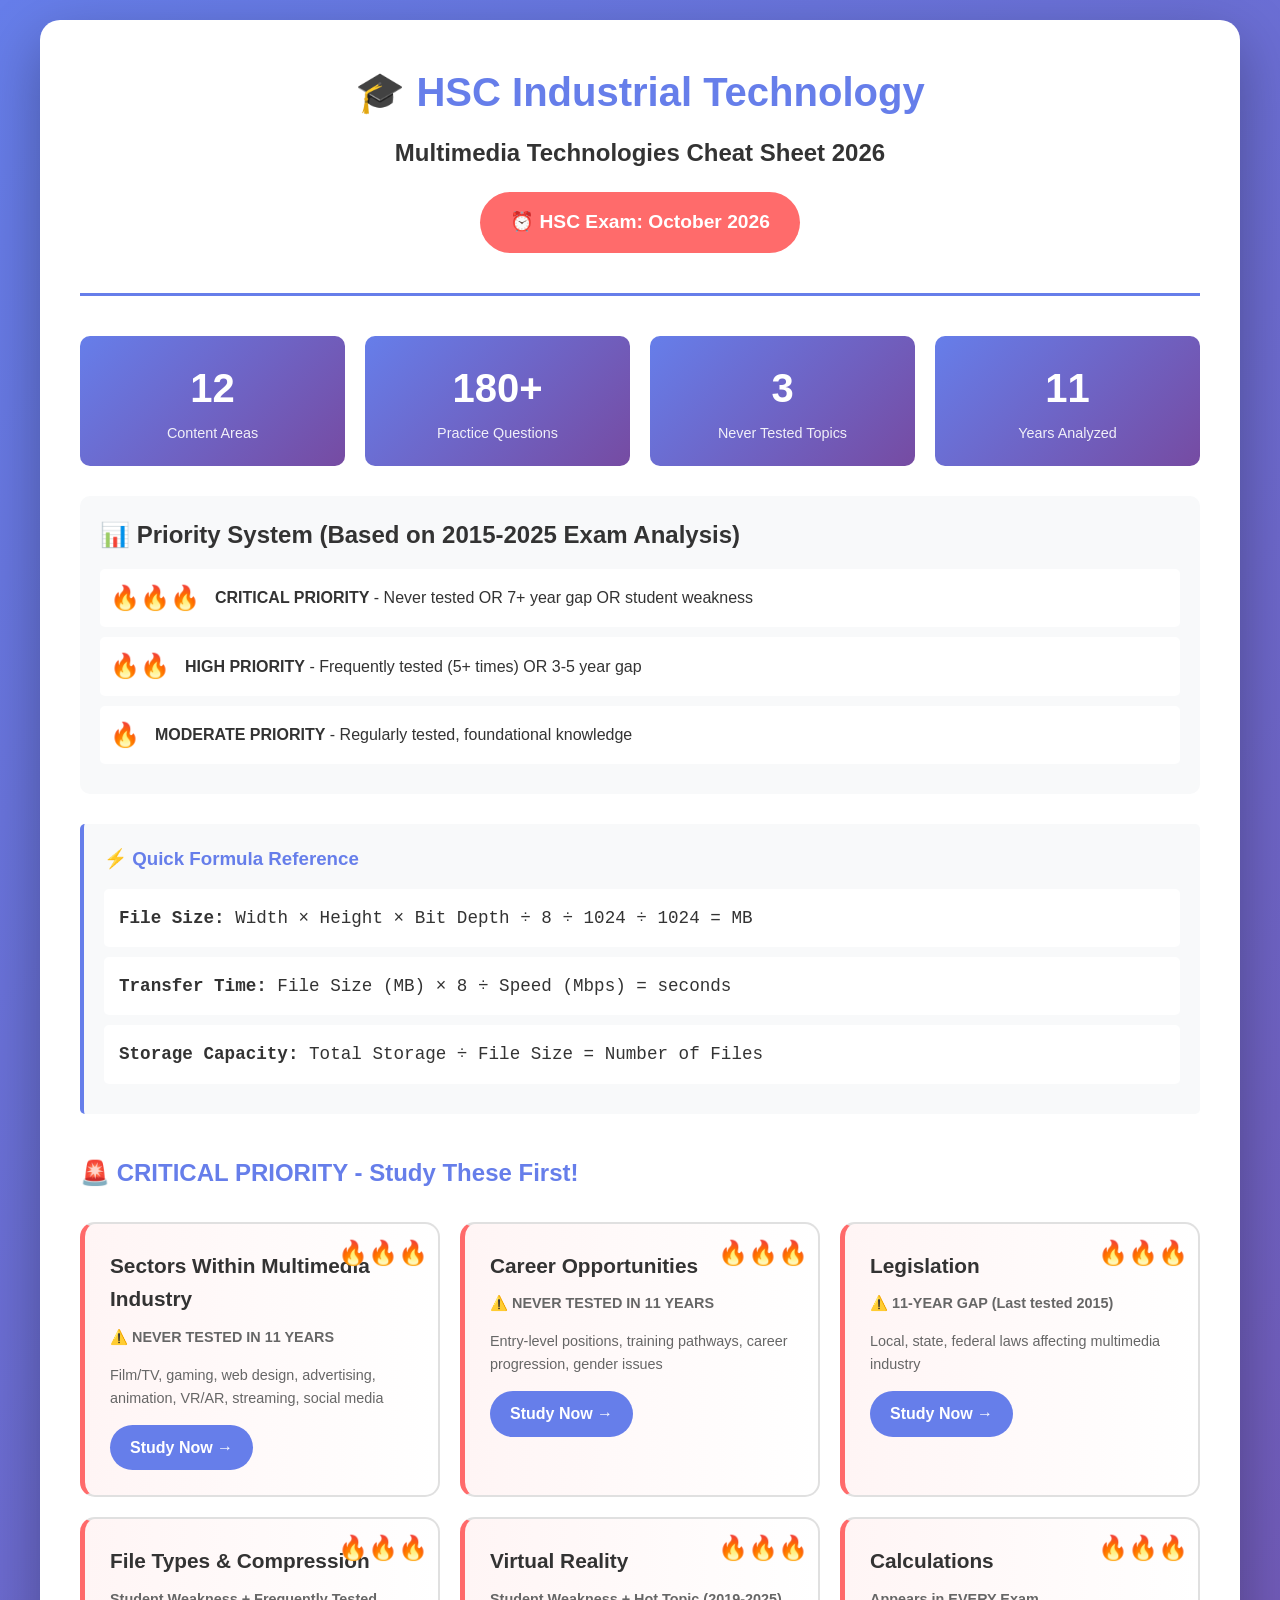
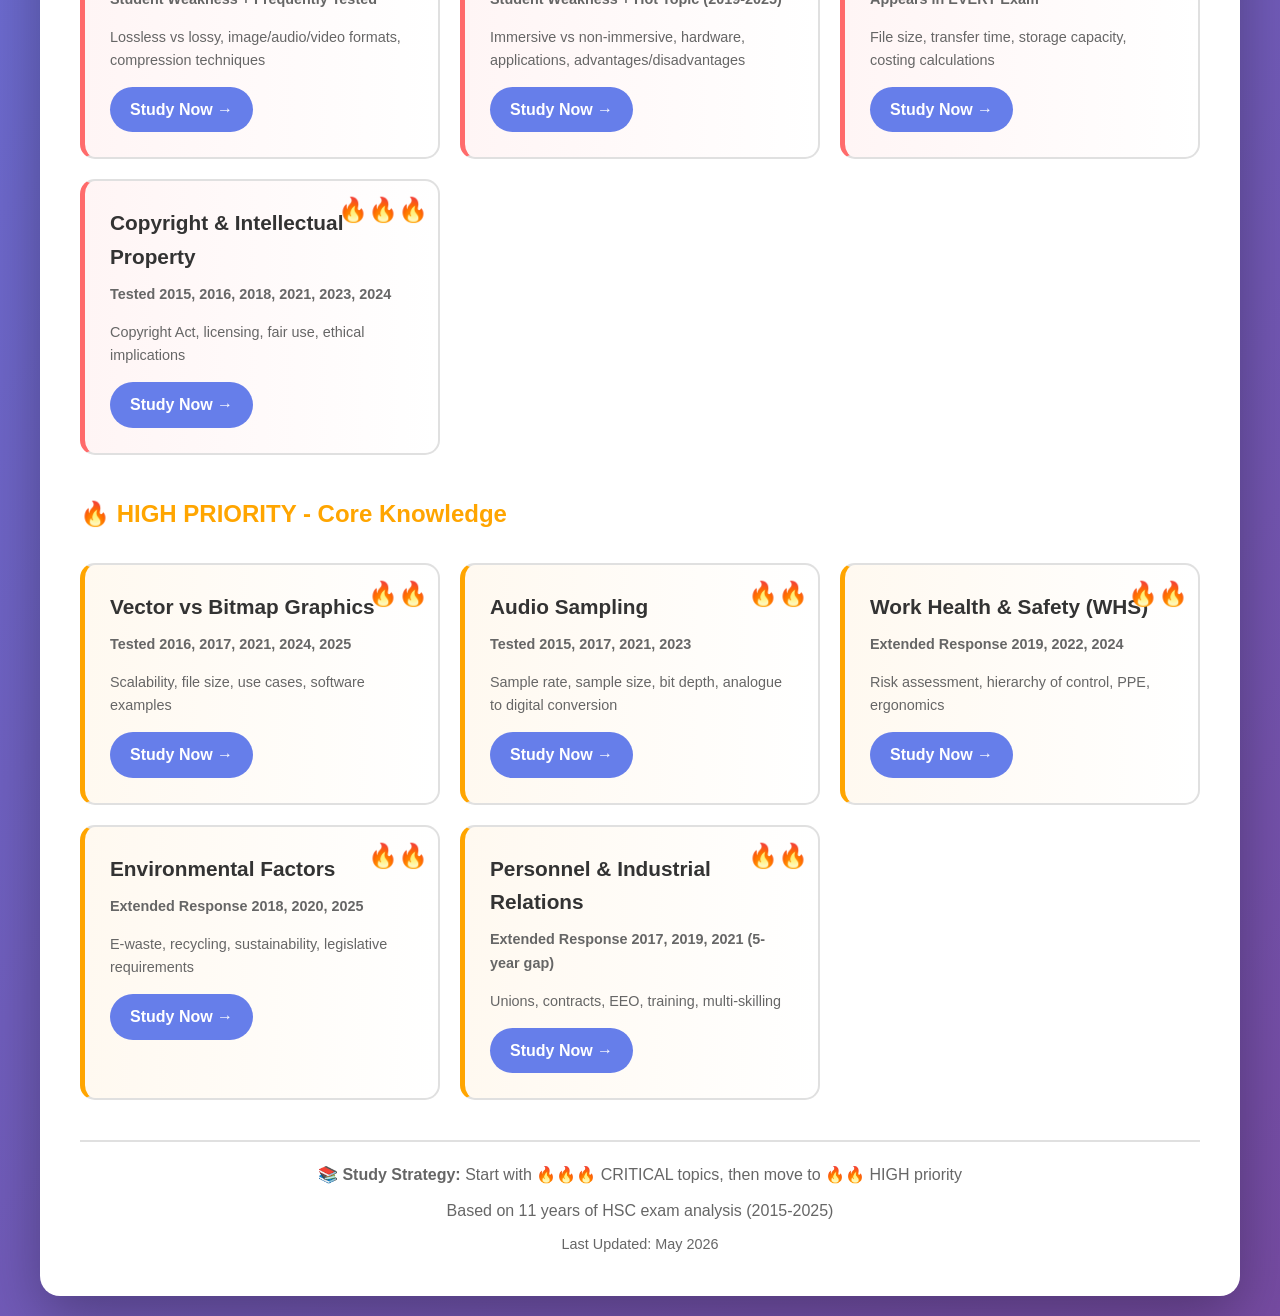
==== index.html @ 7d3bf654 "Create index.html" ====
<!DOCTYPE html>
<html lang="en">
<head>
    <meta charset="UTF-8">
    <meta name="viewport" content="width=device-width, initial-scale=1.0">
    <title>HSC Multimedia Cheat Sheet 2026</title>
    <style>
        * {
            margin: 0;
            padding: 0;
            box-sizing: border-box;
        }
        
        body {
            font-family: 'Segoe UI', Tahoma, Geneva, Verdana, sans-serif;
            line-height: 1.6;
            color: #333;
            background: linear-gradient(135deg, #667eea 0%, #764ba2 100%);
            min-height: 100vh;
            padding: 20px;
        }
        
        .container {
            max-width: 1200px;
            margin: 0 auto;
            background: white;
            border-radius: 20px;
            padding: 40px;
            box-shadow: 0 20px 60px rgba(0,0,0,0.3);
        }
        
        header {
            text-align: center;
            margin-bottom: 40px;
            padding-bottom: 20px;
            border-bottom: 3px solid #667eea;
        }
        
        h1 {
            color: #667eea;
            font-size: 2.5em;
            margin-bottom: 10px;
        }
        
        .exam-date {
            background: #ff6b6b;
            color: white;
            padding: 15px 30px;
            border-radius: 50px;
            display: inline-block;
            font-size: 1.2em;
            font-weight: bold;
            margin: 20px 0;
            animation: pulse 2s infinite;
        }
        
        @keyframes pulse {
            0%, 100% { transform: scale(1); }
            50% { transform: scale(1.05); }
        }
        
        .priority-legend {
            background: #f8f9fa;
            padding: 20px;
            border-radius: 10px;
            margin: 30px 0;
        }
        
        .priority-legend h2 {
            color: #333;
            margin-bottom: 15px;
        }
        
        .legend-item {
            display: flex;
            align-items: center;
            margin: 10px 0;
            padding: 10px;
            background: white;
            border-radius: 5px;
        }
        
        .legend-icon {
            font-size: 1.5em;
            margin-right: 15px;
        }
        
        .topics-grid {
            display: grid;
            grid-template-columns: repeat(auto-fit, minmax(300px, 1fr));
            gap: 20px;
            margin: 30px 0;
        }
        
        .topic-card {
            background: white;
            border: 2px solid #e0e0e0;
            border-radius: 15px;
            padding: 25px;
            transition: all 0.3s ease;
            position: relative;
            overflow: hidden;
        }
        
        .topic-card:hover {
            transform: translateY(-5px);
            box-shadow: 0 10px 30px rgba(0,0,0,0.2);
            border-color: #667eea;
        }
        
        .topic-card.critical {
            border-left: 5px solid #ff6b6b;
            background: linear-gradient(to right, #fff5f5 0%, white 100%);
        }
        
        .topic-card.high {
            border-left: 5px solid #ffa500;
            background: linear-gradient(to right, #fff9f0 0%, white 100%);
        }
        
        .topic-card.moderate {
            border-left: 5px solid #4ecdc4;
            background: linear-gradient(to right, #f0fffe 0%, white 100%);
        }
        
        .priority-badge {
            position: absolute;
            top: 10px;
            right: 10px;
            font-size: 1.5em;
        }
        
        .topic-card h3 {
            color: #333;
            margin-bottom: 10px;
            font-size: 1.3em;
        }
        
        .topic-card p {
            color: #666;
            margin-bottom: 15px;
            font-size: 0.9em;
        }
        
        .topic-card a {
            display: inline-block;
            background: #667eea;
            color: white;
            padding: 10px 20px;
            border-radius: 25px;
            text-decoration: none;
            font-weight: bold;
            transition: background 0.3s ease;
        }
        
        .topic-card a:hover {
            background: #764ba2;
        }
        
        .never-tested {
            background: #ff6b6b !important;
            animation: glow 2s infinite;
        }
        
        @keyframes glow {
            0%, 100% { box-shadow: 0 0 5px #ff6b6b; }
            50% { box-shadow: 0 0 20px #ff6b6b; }
        }
        
        .formula-box {
            background: #f8f9fa;
            border-left: 4px solid #667eea;
            padding: 20px;
            margin: 20px 0;
            border-radius: 5px;
        }
        
        .formula-box h3 {
            color: #667eea;
            margin-bottom: 15px;
        }
        
        .formula {
            background: white;
            padding: 15px;
            border-radius: 5px;
            margin: 10px 0;
            font-family: 'Courier New', monospace;
            font-size: 1.1em;
            color: #333;
        }
        
        footer {
            text-align: center;
            margin-top: 40px;
            padding-top: 20px;
            border-top: 2px solid #e0e0e0;
            color: #666;
        }
        
        .stats-box {
            display: grid;
            grid-template-columns: repeat(auto-fit, minmax(200px, 1fr));
            gap: 20px;
            margin: 30px 0;
        }
        
        .stat-item {
            background: linear-gradient(135deg, #667eea 0%, #764ba2 100%);
            color: white;
            padding: 20px;
            border-radius: 10px;
            text-align: center;
        }
        
        .stat-number {
            font-size: 2.5em;
            font-weight: bold;
            display: block;
        }
        
        .stat-label {
            font-size: 0.9em;
            opacity: 0.9;
        }
    </style>
</head>
<body>
    <div class="container">
        <header>
            <h1>🎓 HSC Industrial Technology</h1>
            <h2>Multimedia Technologies Cheat Sheet 2026</h2>
            <div class="exam-date">
                ⏰ HSC Exam: October 2026
            </div>
        </header>

        <div class="stats-box">
            <div class="stat-item">
                <span class="stat-number">12</span>
                <span class="stat-label">Content Areas</span>
            </div>
            <div class="stat-item">
                <span class="stat-number">180+</span>
                <span class="stat-label">Practice Questions</span>
            </div>
            <div class="stat-item">
                <span class="stat-number">3</span>
                <span class="stat-label">Never Tested Topics</span>
            </div>
            <div class="stat-item">
                <span class="stat-number">11</span>
                <span class="stat-label">Years Analyzed</span>
            </div>
        </div>

        <div class="priority-legend">
            <h2>📊 Priority System (Based on 2015-2025 Exam Analysis)</h2>
            <div class="legend-item">
                <span class="legend-icon">🔥🔥🔥</span>
                <div>
                    <strong>CRITICAL PRIORITY</strong> - Never tested OR 7+ year gap OR student weakness
                </div>
            </div>
            <div class="legend-item">
                <span class="legend-icon">🔥🔥</span>
                <div>
                    <strong>HIGH PRIORITY</strong> - Frequently tested (5+ times) OR 3-5 year gap
                </div>
            </div>
            <div class="legend-item">
                <span class="legend-icon">🔥</span>
                <div>
                    <strong>MODERATE PRIORITY</strong> - Regularly tested, foundational knowledge
                </div>
            </div>
        </div>

        <div class="formula-box">
            <h3>⚡ Quick Formula Reference</h3>
            <div class="formula">
                <strong>File Size:</strong> Width × Height × Bit Depth ÷ 8 ÷ 1024 ÷ 1024 = MB
            </div>
            <div class="formula">
                <strong>Transfer Time:</strong> File Size (MB) × 8 ÷ Speed (Mbps) = seconds
            </div>
            <div class="formula">
                <strong>Storage Capacity:</strong> Total Storage ÷ File Size = Number of Files
            </div>
        </div>

        <h2 style="margin: 40px 0 20px 0; color: #667eea;">🚨 CRITICAL PRIORITY - Study These First!</h2>
        
        <div class="topics-grid">
            <div class="topic-card critical">
                <div class="priority-badge">🔥🔥🔥</div>
                <h3>Sectors Within Multimedia Industry</h3>
                <p><strong>⚠️ NEVER TESTED IN 11 YEARS</strong></p>
                <p>Film/TV, gaming, web design, advertising, animation, VR/AR, streaming, social media</p>
                <a href="sectors.html">Study Now →</a>
            </div>

            <div class="topic-card critical">
                <div class="priority-badge">🔥🔥🔥</div>
                <h3>Career Opportunities</h3>
                <p><strong>⚠️ NEVER TESTED IN 11 YEARS</strong></p>
                <p>Entry-level positions, training pathways, career progression, gender issues</p>
                <a href="careers.html">Study Now →</a>
            </div>

            <div class="topic-card critical">
                <div class="priority-badge">🔥🔥🔥</div>
                <h3>Legislation</h3>
                <p><strong>⚠️ 11-YEAR GAP (Last tested 2015)</strong></p>
                <p>Local, state, federal laws affecting multimedia industry</p>
                <a href="legislation.html">Study Now →</a>
            </div>

            <div class="topic-card critical">
                <div class="priority-badge">🔥🔥🔥</div>
                <h3>File Types & Compression</h3>
                <p><strong>Student Weakness + Frequently Tested</strong></p>
                <p>Lossless vs lossy, image/audio/video formats, compression techniques</p>
                <a href="file-types.html">Study Now →</a>
            </div>

            <div class="topic-card critical">
                <div class="priority-badge">🔥🔥🔥</div>
                <h3>Virtual Reality</h3>
                <p><strong>Student Weakness + Hot Topic (2019-2025)</strong></p>
                <p>Immersive vs non-immersive, hardware, applications, advantages/disadvantages</p>
                <a href="virtual-reality.html">Study Now →</a>
            </div>

            <div class="topic-card critical">
                <div class="priority-badge">🔥🔥🔥</div>
                <h3>Calculations</h3>
                <p><strong>Appears in EVERY Exam</strong></p>
                <p>File size, transfer time, storage capacity, costing calculations</p>
                <a href="calculations.html">Study Now →</a>
            </div>

            <div class="topic-card critical">
                <div class="priority-badge">🔥🔥🔥</div>
                <h3>Copyright & Intellectual Property</h3>
                <p><strong>Tested 2015, 2016, 2018, 2021, 2023, 2024</strong></p>
                <p>Copyright Act, licensing, fair use, ethical implications</p>
                <a href="copyright.html">Study Now →</a>
            </div>
        </div>

        <h2 style="margin: 40px 0 20px 0; color: #ffa500;">🔥 HIGH PRIORITY - Core Knowledge</h2>
        
        <div class="topics-grid">
            <div class="topic-card high">
                <div class="priority-badge">🔥🔥</div>
                <h3>Vector vs Bitmap Graphics</h3>
                <p><strong>Tested 2016, 2017, 2021, 2024, 2025</strong></p>
                <p>Scalability, file size, use cases, software examples</p>
                <a href="vector-bitmap.html">Study Now →</a>
            </div>

            <div class="topic-card high">
                <div class="priority-badge">🔥🔥</div>
                <h3>Audio Sampling</h3>
                <p><strong>Tested 2015, 2017, 2021, 2023</strong></p>
                <p>Sample rate, sample size, bit depth, analogue to digital conversion</p>
                <a href="audio-sampling.html">Study Now →</a>
            </div>

            <div class="topic-card high">
                <div class="priority-badge">🔥🔥</div>
                <h3>Work Health & Safety (WHS)</h3>
                <p><strong>Extended Response 2019, 2022, 2024</strong></p>
                <p>Risk assessment, hierarchy of control, PPE, ergonomics</p>
                <a href="whs.html">Study Now →</a>
            </div>

            <div class="topic-card high">
                <div class="priority-badge">🔥🔥</div>
                <h3>Environmental Factors</h3>
                <p><strong>Extended Response 2018, 2020, 2025</strong></p>
                <p>E-waste, recycling, sustainability, legislative requirements</p>
                <a href="environmental.html">Study Now →</a>
            </div>

            <div class="topic-card high">
                <div class="priority-badge">🔥🔥</div>
                <h3>Personnel & Industrial Relations</h3>
                <p><strong>Extended Response 2017, 2019, 2021 (5-year gap)</strong></p>
                <p>Unions, contracts, EEO, training, multi-skilling</p>
                <a href="personnel.html">Study Now →</a>
            </div>
        </div>

        <footer>
            <p><strong>📚 Study Strategy:</strong> Start with 🔥🔥🔥 CRITICAL topics, then move to 🔥🔥 HIGH priority</p>
            <p style="margin-top: 10px;">Based on 11 years of HSC exam analysis (2015-2025)</p>
            <p style="margin-top: 10px; font-size: 0.9em;">Last Updated: May 2026</p>
        </footer>
    </div>
</body>
</html>
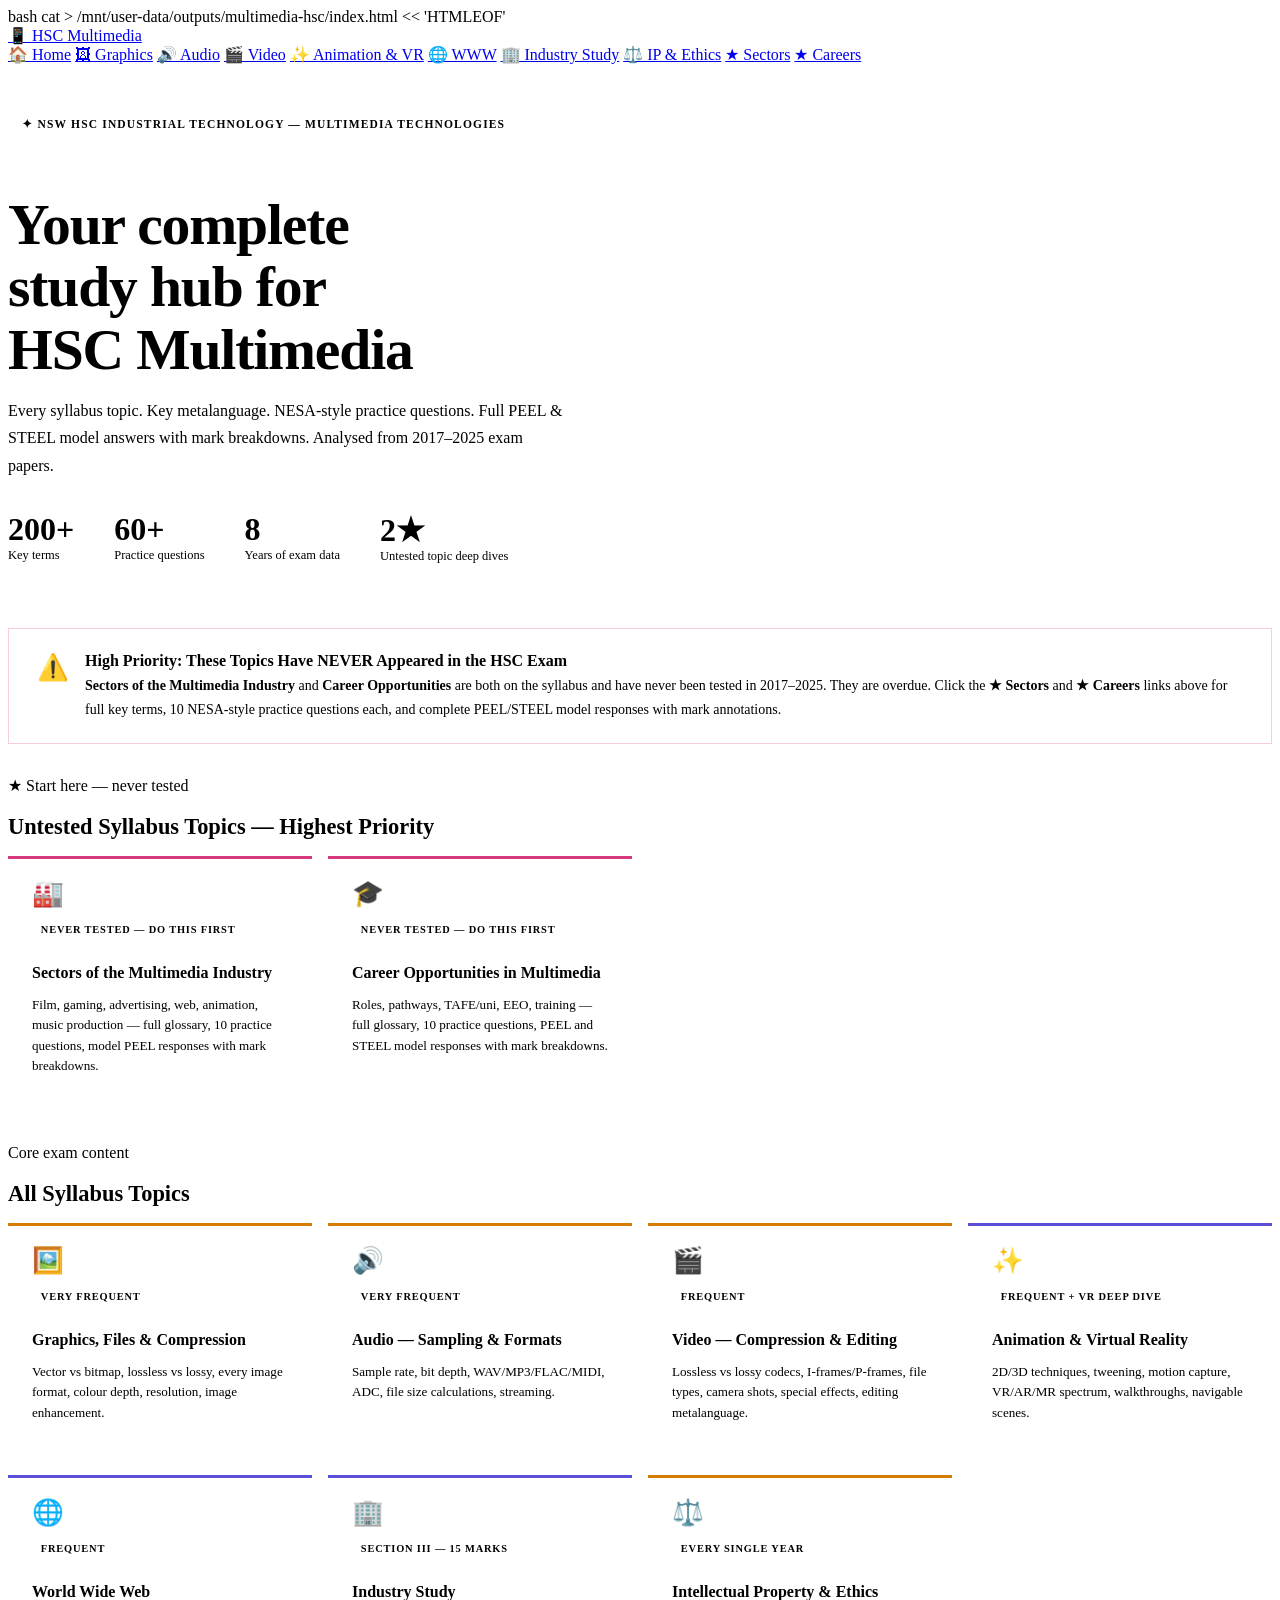
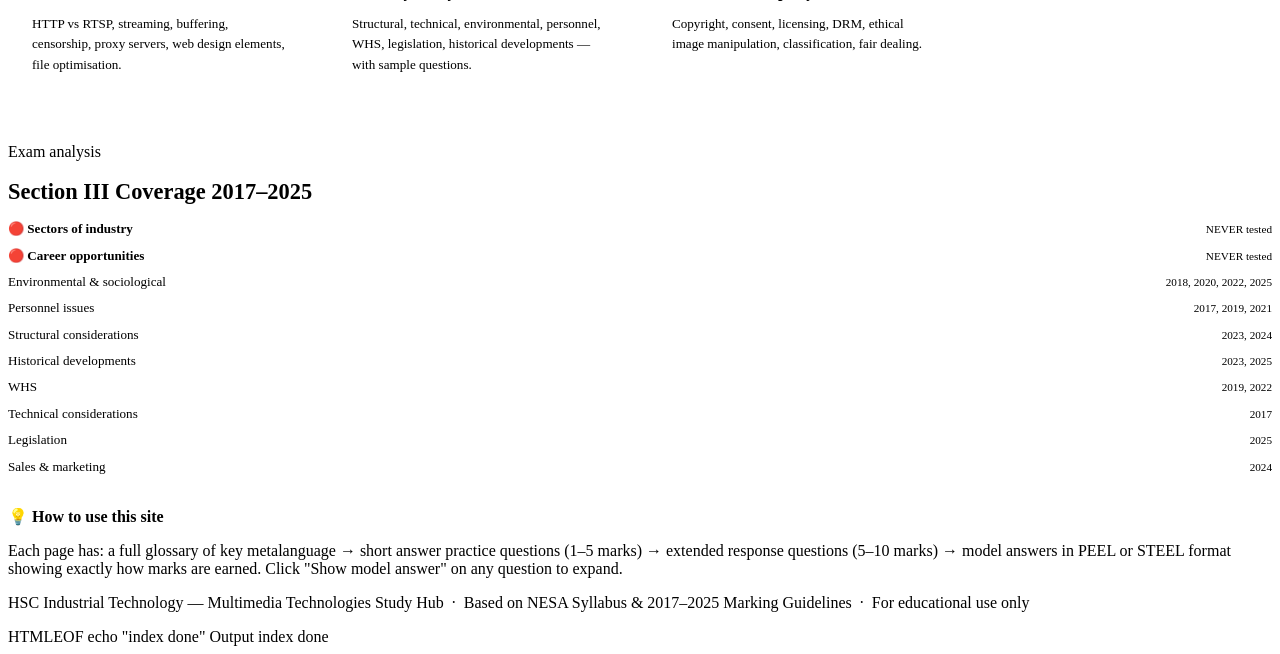
==== commit c4449f23: "Update index.html" ====
--- a/index.html
+++ b/index.html
@@ -1,403 +1,169 @@
+bash
+
+cat > /mnt/user-data/outputs/multimedia-hsc/index.html << 'HTMLEOF'
 <!DOCTYPE html>
 <html lang="en">
 <head>
-    <meta charset="UTF-8">
-    <meta name="viewport" content="width=device-width, initial-scale=1.0">
-    <title>HSC Multimedia Cheat Sheet 2026</title>
-    <style>
-        * {
-            margin: 0;
-            padding: 0;
-            box-sizing: border-box;
-        }
-        
-        body {
-            font-family: 'Segoe UI', Tahoma, Geneva, Verdana, sans-serif;
-            line-height: 1.6;
-            color: #333;
-            background: linear-gradient(135deg, #667eea 0%, #764ba2 100%);
-            min-height: 100vh;
-            padding: 20px;
-        }
-        
-        .container {
-            max-width: 1200px;
-            margin: 0 auto;
-            background: white;
-            border-radius: 20px;
-            padding: 40px;
-            box-shadow: 0 20px 60px rgba(0,0,0,0.3);
-        }
-        
-        header {
-            text-align: center;
-            margin-bottom: 40px;
-            padding-bottom: 20px;
-            border-bottom: 3px solid #667eea;
-        }
-        
-        h1 {
-            color: #667eea;
-            font-size: 2.5em;
-            margin-bottom: 10px;
-        }
-        
-        .exam-date {
-            background: #ff6b6b;
-            color: white;
-            padding: 15px 30px;
-            border-radius: 50px;
-            display: inline-block;
-            font-size: 1.2em;
-            font-weight: bold;
-            margin: 20px 0;
-            animation: pulse 2s infinite;
-        }
-        
-        @keyframes pulse {
-            0%, 100% { transform: scale(1); }
-            50% { transform: scale(1.05); }
-        }
-        
-        .priority-legend {
-            background: #f8f9fa;
-            padding: 20px;
-            border-radius: 10px;
-            margin: 30px 0;
-        }
-        
-        .priority-legend h2 {
-            color: #333;
-            margin-bottom: 15px;
-        }
-        
-        .legend-item {
-            display: flex;
-            align-items: center;
-            margin: 10px 0;
-            padding: 10px;
-            background: white;
-            border-radius: 5px;
-        }
-        
-        .legend-icon {
-            font-size: 1.5em;
-            margin-right: 15px;
-        }
-        
-        .topics-grid {
-            display: grid;
-            grid-template-columns: repeat(auto-fit, minmax(300px, 1fr));
-            gap: 20px;
-            margin: 30px 0;
-        }
-        
-        .topic-card {
-            background: white;
-            border: 2px solid #e0e0e0;
-            border-radius: 15px;
-            padding: 25px;
-            transition: all 0.3s ease;
-            position: relative;
-            overflow: hidden;
-        }
-        
-        .topic-card:hover {
-            transform: translateY(-5px);
-            box-shadow: 0 10px 30px rgba(0,0,0,0.2);
-            border-color: #667eea;
-        }
-        
-        .topic-card.critical {
-            border-left: 5px solid #ff6b6b;
-            background: linear-gradient(to right, #fff5f5 0%, white 100%);
-        }
-        
-        .topic-card.high {
-            border-left: 5px solid #ffa500;
-            background: linear-gradient(to right, #fff9f0 0%, white 100%);
-        }
-        
-        .topic-card.moderate {
-            border-left: 5px solid #4ecdc4;
-            background: linear-gradient(to right, #f0fffe 0%, white 100%);
-        }
-        
-        .priority-badge {
-            position: absolute;
-            top: 10px;
-            right: 10px;
-            font-size: 1.5em;
-        }
-        
-        .topic-card h3 {
-            color: #333;
-            margin-bottom: 10px;
-            font-size: 1.3em;
-        }
-        
-        .topic-card p {
-            color: #666;
-            margin-bottom: 15px;
-            font-size: 0.9em;
-        }
-        
-        .topic-card a {
-            display: inline-block;
-            background: #667eea;
-            color: white;
-            padding: 10px 20px;
-            border-radius: 25px;
-            text-decoration: none;
-            font-weight: bold;
-            transition: background 0.3s ease;
-        }
-        
-        .topic-card a:hover {
-            background: #764ba2;
-        }
-        
-        .never-tested {
-            background: #ff6b6b !important;
-            animation: glow 2s infinite;
-        }
-        
-        @keyframes glow {
-            0%, 100% { box-shadow: 0 0 5px #ff6b6b; }
-            50% { box-shadow: 0 0 20px #ff6b6b; }
-        }
-        
-        .formula-box {
-            background: #f8f9fa;
-            border-left: 4px solid #667eea;
-            padding: 20px;
-            margin: 20px 0;
-            border-radius: 5px;
-        }
-        
-        .formula-box h3 {
-            color: #667eea;
-            margin-bottom: 15px;
-        }
-        
-        .formula {
-            background: white;
-            padding: 15px;
-            border-radius: 5px;
-            margin: 10px 0;
-            font-family: 'Courier New', monospace;
-            font-size: 1.1em;
-            color: #333;
-        }
-        
-        footer {
-            text-align: center;
-            margin-top: 40px;
-            padding-top: 20px;
-            border-top: 2px solid #e0e0e0;
-            color: #666;
-        }
-        
-        .stats-box {
-            display: grid;
-            grid-template-columns: repeat(auto-fit, minmax(200px, 1fr));
-            gap: 20px;
-            margin: 30px 0;
-        }
-        
-        .stat-item {
-            background: linear-gradient(135deg, #667eea 0%, #764ba2 100%);
-            color: white;
-            padding: 20px;
-            border-radius: 10px;
-            text-align: center;
-        }
-        
-        .stat-number {
-            font-size: 2.5em;
-            font-weight: bold;
-            display: block;
-        }
-        
-        .stat-label {
-            font-size: 0.9em;
-            opacity: 0.9;
-        }
-    </style>
+<meta charset="UTF-8"><meta name="viewport" content="width=device-width, initial-scale=1.0">
+<title>HSC Multimedia Technologies — Study Hub</title>
+<link href="https://fonts.googleapis.com/css2?family=Syne:wght@400;600;700;800&family=DM+Sans:ital,wght@0,300;0,400;0,500;1,300&display=swap" rel="stylesheet">
+<link rel="stylesheet" href="shared.css">
+<style>
+.hero { padding: 3rem 0 2rem; }
+.hero-badge { display:inline-flex; align-items:center; gap:6px; font-size:0.72rem; font-weight:700; letter-spacing:0.1em; text-transform:uppercase; background:var(--accent-light); color:var(--accent); padding:0.3rem 0.9rem; border-radius:20px; margin-bottom:1.25rem; }
+.hero h1 { font-family:var(--font-head); font-size:clamp(2.2rem,5vw,3.6rem); font-weight:800; line-height:1.08; margin-bottom:1rem; letter-spacing:-0.02em; }
+.hero h1 .c1 { color:var(--accent); }
+.hero h1 .c2 { color:var(--accent3); }
+.hero-sub { font-size:1rem; color:var(--muted); max-width:560px; line-height:1.72; margin-bottom:2rem; }
+.hero-stats { display:flex; gap:2.5rem; flex-wrap:wrap; margin-bottom:2rem; }
+.stat-num { font-family:var(--font-head); font-size:2rem; font-weight:800; color:var(--accent); }
+.stat-label { font-size:0.78rem; color:var(--muted); }
+.card-grid { display:grid; grid-template-columns:repeat(auto-fill,minmax(260px,1fr)); gap:1rem; margin-bottom:2rem; }
+.nav-card { background:var(--card); border:1px solid var(--border); border-radius:var(--r); padding:1.4rem 1.5rem; text-decoration:none; color:inherit; display:block; transition:all 0.2s; box-shadow:var(--shadow); position:relative; overflow:hidden; }
+.nav-card::before { content:''; position:absolute; top:0; left:0; right:0; height:3px; background:var(--nc-color,var(--accent)); }
+.nav-card:hover { transform:translateY(-3px); box-shadow:var(--shadow-lg); border-color:var(--border2); }
+.nav-card .nc-icon { font-size:1.6rem; margin-bottom:0.75rem; }
+.nav-card .nc-tag { font-size:0.65rem; font-weight:700; letter-spacing:0.08em; text-transform:uppercase; padding:0.2rem 0.55rem; border-radius:20px; display:inline-block; margin-bottom:0.6rem; }
+.nav-card h3 { font-family:var(--font-head); font-size:1rem; font-weight:700; margin-bottom:0.4rem; }
+.nav-card p { font-size:0.82rem; color:var(--muted); line-height:1.55; }
+.nc-never { --nc-color:#d63a7a; } .nc-never .nc-tag { background:var(--accent2-light); color:var(--accent2); }
+.nc-hot { --nc-color:#d47c00; } .nc-hot .nc-tag { background:var(--accent4-light); color:var(--accent4); }
+.nc-core { --nc-color:#5b4fd8; } .nc-core .nc-tag { background:var(--accent-light); color:var(--accent); }
+.nc-teal { --nc-color:#00957a; } .nc-teal .nc-tag { background:var(--accent3-light); color:var(--accent3); }
+.alert-banner { background:linear-gradient(135deg,var(--accent2-light),var(--accent-light)); border:1px solid rgba(214,58,122,0.25); border-radius:var(--r); padding:1.4rem 1.75rem; margin-bottom:2rem; display:flex; gap:1rem; }
+.ab-icon { font-size:1.6rem; }
+.ab-title { font-family:var(--font-head); font-weight:700; color:var(--accent2); margin-bottom:0.3rem; }
+.ab-text { font-size:0.875rem; color:var(--muted); line-height:1.65; }
+.cov-row { display:flex; align-items:center; gap:1rem; margin-bottom:0.65rem; }
+.cov-label { font-size:0.82rem; min-width:210px; }
+.cov-bar-bg { flex:1; height:7px; background:var(--bg3); border-radius:4px; }
+.cov-bar-fill { height:7px; border-radius:4px; transition:width 1.2s ease; }
+.cov-yrs { font-size:0.7rem; color:var(--muted); min-width:120px; text-align:right; }
+</style>
 </head>
 <body>
-    <div class="container">
-        <header>
-            <h1>🎓 HSC Industrial Technology</h1>
-            <h2>Multimedia Technologies Cheat Sheet 2026</h2>
-            <div class="exam-date">
-                ⏰ HSC Exam: October 2026
-            </div>
-        </header>
+<nav>
+  <a class="nav-logo" href="index.html">📱 HSC Multimedia</a>
+  <div class="nav-links">
+    <a href="index.html">🏠 Home</a>
+    <a href="graphics.html">🖼 Graphics</a>
+    <a href="audio.html">🔊 Audio</a>
+    <a href="video.html">🎬 Video</a>
+    <a href="animation.html">✨ Animation &amp; VR</a>
+    <a href="www.html">🌐 WWW</a>
+    <a href="industry.html">🏢 Industry Study</a>
+    <a href="ethics.html">⚖️ IP &amp; Ethics</a>
+    <a href="sectors.html" class="never">★ Sectors</a>
+    <a href="careers.html" class="never">★ Careers</a>
+  </div>
+</nav>
+<div class="page-wrap">
+  <div class="hero">
+    <div class="hero-badge">✦ NSW HSC Industrial Technology — Multimedia Technologies</div>
+    <h1>Your complete<br><span class="c1">study hub</span> for<br><span class="c2">HSC Multimedia</span></h1>
+    <p class="hero-sub">Every syllabus topic. Key metalanguage. NESA-style practice questions. Full PEEL &amp; STEEL model answers with mark breakdowns. Analysed from 2017–2025 exam papers.</p>
+    <div class="hero-stats">
+      <div><div class="stat-num">200+</div><div class="stat-label">Key terms</div></div>
+      <div><div class="stat-num">60+</div><div class="stat-label">Practice questions</div></div>
+      <div><div class="stat-num">8</div><div class="stat-label">Years of exam data</div></div>
+      <div><div class="stat-num" style="color:var(--accent2)">2★</div><div class="stat-label">Untested topic deep dives</div></div>
+    </div>
+  </div>
 
-        <div class="stats-box">
-            <div class="stat-item">
-                <span class="stat-number">12</span>
-                <span class="stat-label">Content Areas</span>
-            </div>
-            <div class="stat-item">
-                <span class="stat-number">180+</span>
-                <span class="stat-label">Practice Questions</span>
-            </div>
-            <div class="stat-item">
-                <span class="stat-number">3</span>
-                <span class="stat-label">Never Tested Topics</span>
-            </div>
-            <div class="stat-item">
-                <span class="stat-number">11</span>
-                <span class="stat-label">Years Analyzed</span>
-            </div>
-        </div>
+  <div class="alert-banner">
+    <div class="ab-icon">⚠️</div>
+    <div>
+      <div class="ab-title">High Priority: These Topics Have NEVER Appeared in the HSC Exam</div>
+      <div class="ab-text"><strong>Sectors of the Multimedia Industry</strong> and <strong>Career Opportunities</strong> are both on the syllabus and have never been tested in 2017–2025. They are overdue. Click the <strong>★ Sectors</strong> and <strong>★ Careers</strong> links above for full key terms, 10 NESA-style practice questions each, and complete PEEL/STEEL model responses with mark annotations.</div>
+    </div>
+  </div>
 
-        <div class="priority-legend">
-            <h2>📊 Priority System (Based on 2015-2025 Exam Analysis)</h2>
-            <div class="legend-item">
-                <span class="legend-icon">🔥🔥🔥</span>
-                <div>
-                    <strong>CRITICAL PRIORITY</strong> - Never tested OR 7+ year gap OR student weakness
-                </div>
-            </div>
-            <div class="legend-item">
-                <span class="legend-icon">🔥🔥</span>
-                <div>
-                    <strong>HIGH PRIORITY</strong> - Frequently tested (5+ times) OR 3-5 year gap
-                </div>
-            </div>
-            <div class="legend-item">
-                <span class="legend-icon">🔥</span>
-                <div>
-                    <strong>MODERATE PRIORITY</strong> - Regularly tested, foundational knowledge
-                </div>
-            </div>
-        </div>
+  <div class="sec-label">★ Start here — never tested</div>
+  <h2 style="font-family:var(--font-head);font-size:1.4rem;font-weight:700;margin-bottom:1rem;">Untested Syllabus Topics — Highest Priority</h2>
+  <div class="card-grid">
+    <a href="sectors.html" class="nav-card nc-never">
+      <div class="nc-icon">🏭</div>
+      <div class="nc-tag">Never Tested — Do This First</div>
+      <h3>Sectors of the Multimedia Industry</h3>
+      <p>Film, gaming, advertising, web, animation, music production — full glossary, 10 practice questions, model PEEL responses with mark breakdowns.</p>
+    </a>
+    <a href="careers.html" class="nav-card nc-never">
+      <div class="nc-icon">🎓</div>
+      <div class="nc-tag">Never Tested — Do This First</div>
+      <h3>Career Opportunities in Multimedia</h3>
+      <p>Roles, pathways, TAFE/uni, EEO, training — full glossary, 10 practice questions, PEEL and STEEL model responses with mark breakdowns.</p>
+    </a>
+  </div>
 
-        <div class="formula-box">
-            <h3>⚡ Quick Formula Reference</h3>
-            <div class="formula">
-                <strong>File Size:</strong> Width × Height × Bit Depth ÷ 8 ÷ 1024 ÷ 1024 = MB
-            </div>
-            <div class="formula">
-                <strong>Transfer Time:</strong> File Size (MB) × 8 ÷ Speed (Mbps) = seconds
-            </div>
-            <div class="formula">
-                <strong>Storage Capacity:</strong> Total Storage ÷ File Size = Number of Files
-            </div>
-        </div>
+  <div class="sec-label">Core exam content</div>
+  <h2 style="font-family:var(--font-head);font-size:1.4rem;font-weight:700;margin-bottom:1rem;">All Syllabus Topics</h2>
+  <div class="card-grid">
+    <a href="graphics.html" class="nav-card nc-hot">
+      <div class="nc-icon">🖼️</div><div class="nc-tag">Very Frequent</div>
+      <h3>Graphics, Files &amp; Compression</h3>
+      <p>Vector vs bitmap, lossless vs lossy, every image format, colour depth, resolution, image enhancement.</p>
+    </a>
+    <a href="audio.html" class="nav-card nc-hot">
+      <div class="nc-icon">🔊</div><div class="nc-tag">Very Frequent</div>
+      <h3>Audio — Sampling &amp; Formats</h3>
+      <p>Sample rate, bit depth, WAV/MP3/FLAC/MIDI, ADC, file size calculations, streaming.</p>
+    </a>
+    <a href="video.html" class="nav-card nc-hot">
+      <div class="nc-icon">🎬</div><div class="nc-tag">Frequent</div>
+      <h3>Video — Compression &amp; Editing</h3>
+      <p>Lossless vs lossy codecs, I-frames/P-frames, file types, camera shots, special effects, editing metalanguage.</p>
+    </a>
+    <a href="animation.html" class="nav-card nc-core">
+      <div class="nc-icon">✨</div><div class="nc-tag">Frequent + VR Deep Dive</div>
+      <h3>Animation &amp; Virtual Reality</h3>
+      <p>2D/3D techniques, tweening, motion capture, VR/AR/MR spectrum, walkthroughs, navigable scenes.</p>
+    </a>
+    <a href="www.html" class="nav-card nc-core">
+      <div class="nc-icon">🌐</div><div class="nc-tag">Frequent</div>
+      <h3>World Wide Web</h3>
+      <p>HTTP vs RTSP, streaming, buffering, censorship, proxy servers, web design elements, file optimisation.</p>
+    </a>
+    <a href="industry.html" class="nav-card nc-core">
+      <div class="nc-icon">🏢</div><div class="nc-tag">Section III — 15 marks</div>
+      <h3>Industry Study</h3>
+      <p>Structural, technical, environmental, personnel, WHS, legislation, historical developments — with sample questions.</p>
+    </a>
+    <a href="ethics.html" class="nav-card nc-hot">
+      <div class="nc-icon">⚖️</div><div class="nc-tag">Every Single Year</div>
+      <h3>Intellectual Property &amp; Ethics</h3>
+      <p>Copyright, consent, licensing, DRM, ethical image manipulation, classification, fair dealing.</p>
+    </a>
+  </div>
 
-        <h2 style="margin: 40px 0 20px 0; color: #667eea;">🚨 CRITICAL PRIORITY - Study These First!</h2>
-        
-        <div class="topics-grid">
-            <div class="topic-card critical">
-                <div class="priority-badge">🔥🔥🔥</div>
-                <h3>Sectors Within Multimedia Industry</h3>
-                <p><strong>⚠️ NEVER TESTED IN 11 YEARS</strong></p>
-                <p>Film/TV, gaming, web design, advertising, animation, VR/AR, streaming, social media</p>
-                <a href="sectors.html">Study Now →</a>
-            </div>
+  <div class="sec-label">Exam analysis</div>
+  <h2 style="font-family:var(--font-head);font-size:1.4rem;font-weight:700;margin-bottom:1rem;">Section III Coverage 2017–2025</h2>
+  <div class="card" style="margin-bottom:2rem;">
+    <div class="cov-row"><div class="cov-label" style="color:var(--accent2);font-weight:600">🔴 Sectors of industry</div><div class="cov-bar-bg"><div class="cov-bar-fill" data-w="0" style="background:var(--accent2)"></div></div><div class="cov-yrs" style="color:var(--accent2)">NEVER tested</div></div>
+    <div class="cov-row"><div class="cov-label" style="color:var(--accent2);font-weight:600">🔴 Career opportunities</div><div class="cov-bar-bg"><div class="cov-bar-fill" data-w="0" style="background:var(--accent2)"></div></div><div class="cov-yrs" style="color:var(--accent2)">NEVER tested</div></div>
+    <div class="cov-row"><div class="cov-label">Environmental &amp; sociological</div><div class="cov-bar-bg"><div class="cov-bar-fill" data-w="55" style="background:var(--accent)"></div></div><div class="cov-yrs">2018, 2020, 2022, 2025</div></div>
+    <div class="cov-row"><div class="cov-label">Personnel issues</div><div class="cov-bar-bg"><div class="cov-bar-fill" data-w="44" style="background:var(--accent)"></div></div><div class="cov-yrs">2017, 2019, 2021</div></div>
+    <div class="cov-row"><div class="cov-label">Structural considerations</div><div class="cov-bar-bg"><div class="cov-bar-fill" data-w="22" style="background:var(--accent4)"></div></div><div class="cov-yrs">2023, 2024</div></div>
+    <div class="cov-row"><div class="cov-label">Historical developments</div><div class="cov-bar-bg"><div class="cov-bar-fill" data-w="22" style="background:var(--accent4)"></div></div><div class="cov-yrs">2023, 2025</div></div>
+    <div class="cov-row"><div class="cov-label">WHS</div><div class="cov-bar-bg"><div class="cov-bar-fill" data-w="22" style="background:var(--accent4)"></div></div><div class="cov-yrs">2019, 2022</div></div>
+    <div class="cov-row"><div class="cov-label">Technical considerations</div><div class="cov-bar-bg"><div class="cov-bar-fill" data-w="11" style="background:var(--accent5)"></div></div><div class="cov-yrs">2017</div></div>
+    <div class="cov-row"><div class="cov-label">Legislation</div><div class="cov-bar-bg"><div class="cov-bar-fill" data-w="11" style="background:var(--accent5)"></div></div><div class="cov-yrs">2025</div></div>
+    <div class="cov-row"><div class="cov-label">Sales &amp; marketing</div><div class="cov-bar-bg"><div class="cov-bar-fill" data-w="11" style="background:var(--accent5)"></div></div><div class="cov-yrs">2024</div></div>
+  </div>
 
-            <div class="topic-card critical">
-                <div class="priority-badge">🔥🔥🔥</div>
-                <h3>Career Opportunities</h3>
-                <p><strong>⚠️ NEVER TESTED IN 11 YEARS</strong></p>
-                <p>Entry-level positions, training pathways, career progression, gender issues</p>
-                <a href="careers.html">Study Now →</a>
-            </div>
+  <div class="info-box ib-purple"><strong>💡 How to use this site</strong><p>Each page has: a full glossary of key metalanguage → short answer practice questions (1–5 marks) → extended response questions (5–10 marks) → model answers in PEEL or STEEL format showing exactly how marks are earned. Click "Show model answer" on any question to expand.</p></div>
+</div>
+<footer><p>HSC Industrial Technology — Multimedia Technologies Study Hub &nbsp;·&nbsp; Based on NESA Syllabus &amp; 2017–2025 Marking Guidelines &nbsp;·&nbsp; For educational use only</p></footer>
+<script src="nav.js" defer></script>
+<script>
+document.querySelectorAll('.cov-bar-fill').forEach(b => {
+  const w = b.dataset.w + '%';
+  b.style.width = '0%';
+  setTimeout(() => { b.style.width = w; }, 400);
+});
+</script>
+</body></html>
+HTMLEOF
+echo "index done"
+Output
 
-            <div class="topic-card critical">
-                <div class="priority-badge">🔥🔥🔥</div>
-                <h3>Legislation</h3>
-                <p><strong>⚠️ 11-YEAR GAP (Last tested 2015)</strong></p>
-                <p>Local, state, federal laws affecting multimedia industry</p>
-                <a href="legislation.html">Study Now →</a>
-            </div>
-
-            <div class="topic-card critical">
-                <div class="priority-badge">🔥🔥🔥</div>
-                <h3>File Types & Compression</h3>
-                <p><strong>Student Weakness + Frequently Tested</strong></p>
-                <p>Lossless vs lossy, image/audio/video formats, compression techniques</p>
-                <a href="file-types.html">Study Now →</a>
-            </div>
-
-            <div class="topic-card critical">
-                <div class="priority-badge">🔥🔥🔥</div>
-                <h3>Virtual Reality</h3>
-                <p><strong>Student Weakness + Hot Topic (2019-2025)</strong></p>
-                <p>Immersive vs non-immersive, hardware, applications, advantages/disadvantages</p>
-                <a href="virtual-reality.html">Study Now →</a>
-            </div>
-
-            <div class="topic-card critical">
-                <div class="priority-badge">🔥🔥🔥</div>
-                <h3>Calculations</h3>
-                <p><strong>Appears in EVERY Exam</strong></p>
-                <p>File size, transfer time, storage capacity, costing calculations</p>
-                <a href="calculations.html">Study Now →</a>
-            </div>
-
-            <div class="topic-card critical">
-                <div class="priority-badge">🔥🔥🔥</div>
-                <h3>Copyright & Intellectual Property</h3>
-                <p><strong>Tested 2015, 2016, 2018, 2021, 2023, 2024</strong></p>
-                <p>Copyright Act, licensing, fair use, ethical implications</p>
-                <a href="copyright.html">Study Now →</a>
-            </div>
-        </div>
-
-        <h2 style="margin: 40px 0 20px 0; color: #ffa500;">🔥 HIGH PRIORITY - Core Knowledge</h2>
-        
-        <div class="topics-grid">
-            <div class="topic-card high">
-                <div class="priority-badge">🔥🔥</div>
-                <h3>Vector vs Bitmap Graphics</h3>
-                <p><strong>Tested 2016, 2017, 2021, 2024, 2025</strong></p>
-                <p>Scalability, file size, use cases, software examples</p>
-                <a href="vector-bitmap.html">Study Now →</a>
-            </div>
-
-            <div class="topic-card high">
-                <div class="priority-badge">🔥🔥</div>
-                <h3>Audio Sampling</h3>
-                <p><strong>Tested 2015, 2017, 2021, 2023</strong></p>
-                <p>Sample rate, sample size, bit depth, analogue to digital conversion</p>
-                <a href="audio-sampling.html">Study Now →</a>
-            </div>
-
-            <div class="topic-card high">
-                <div class="priority-badge">🔥🔥</div>
-                <h3>Work Health & Safety (WHS)</h3>
-                <p><strong>Extended Response 2019, 2022, 2024</strong></p>
-                <p>Risk assessment, hierarchy of control, PPE, ergonomics</p>
-                <a href="whs.html">Study Now →</a>
-            </div>
-
-            <div class="topic-card high">
-                <div class="priority-badge">🔥🔥</div>
-                <h3>Environmental Factors</h3>
-                <p><strong>Extended Response 2018, 2020, 2025</strong></p>
-                <p>E-waste, recycling, sustainability, legislative requirements</p>
-                <a href="environmental.html">Study Now →</a>
-            </div>
-
-            <div class="topic-card high">
-                <div class="priority-badge">🔥🔥</div>
-                <h3>Personnel & Industrial Relations</h3>
-                <p><strong>Extended Response 2017, 2019, 2021 (5-year gap)</strong></p>
-                <p>Unions, contracts, EEO, training, multi-skilling</p>
-                <a href="personnel.html">Study Now →</a>
-            </div>
-        </div>
-
-        <footer>
-            <p><strong>📚 Study Strategy:</strong> Start with 🔥🔥🔥 CRITICAL topics, then move to 🔥🔥 HIGH priority</p>
-            <p style="margin-top: 10px;">Based on 11 years of HSC exam analysis (2015-2025)</p>
-            <p style="margin-top: 10px; font-size: 0.9em;">Last Updated: May 2026</p>
-        </footer>
-    </div>
-</body>
-</html>
+index done
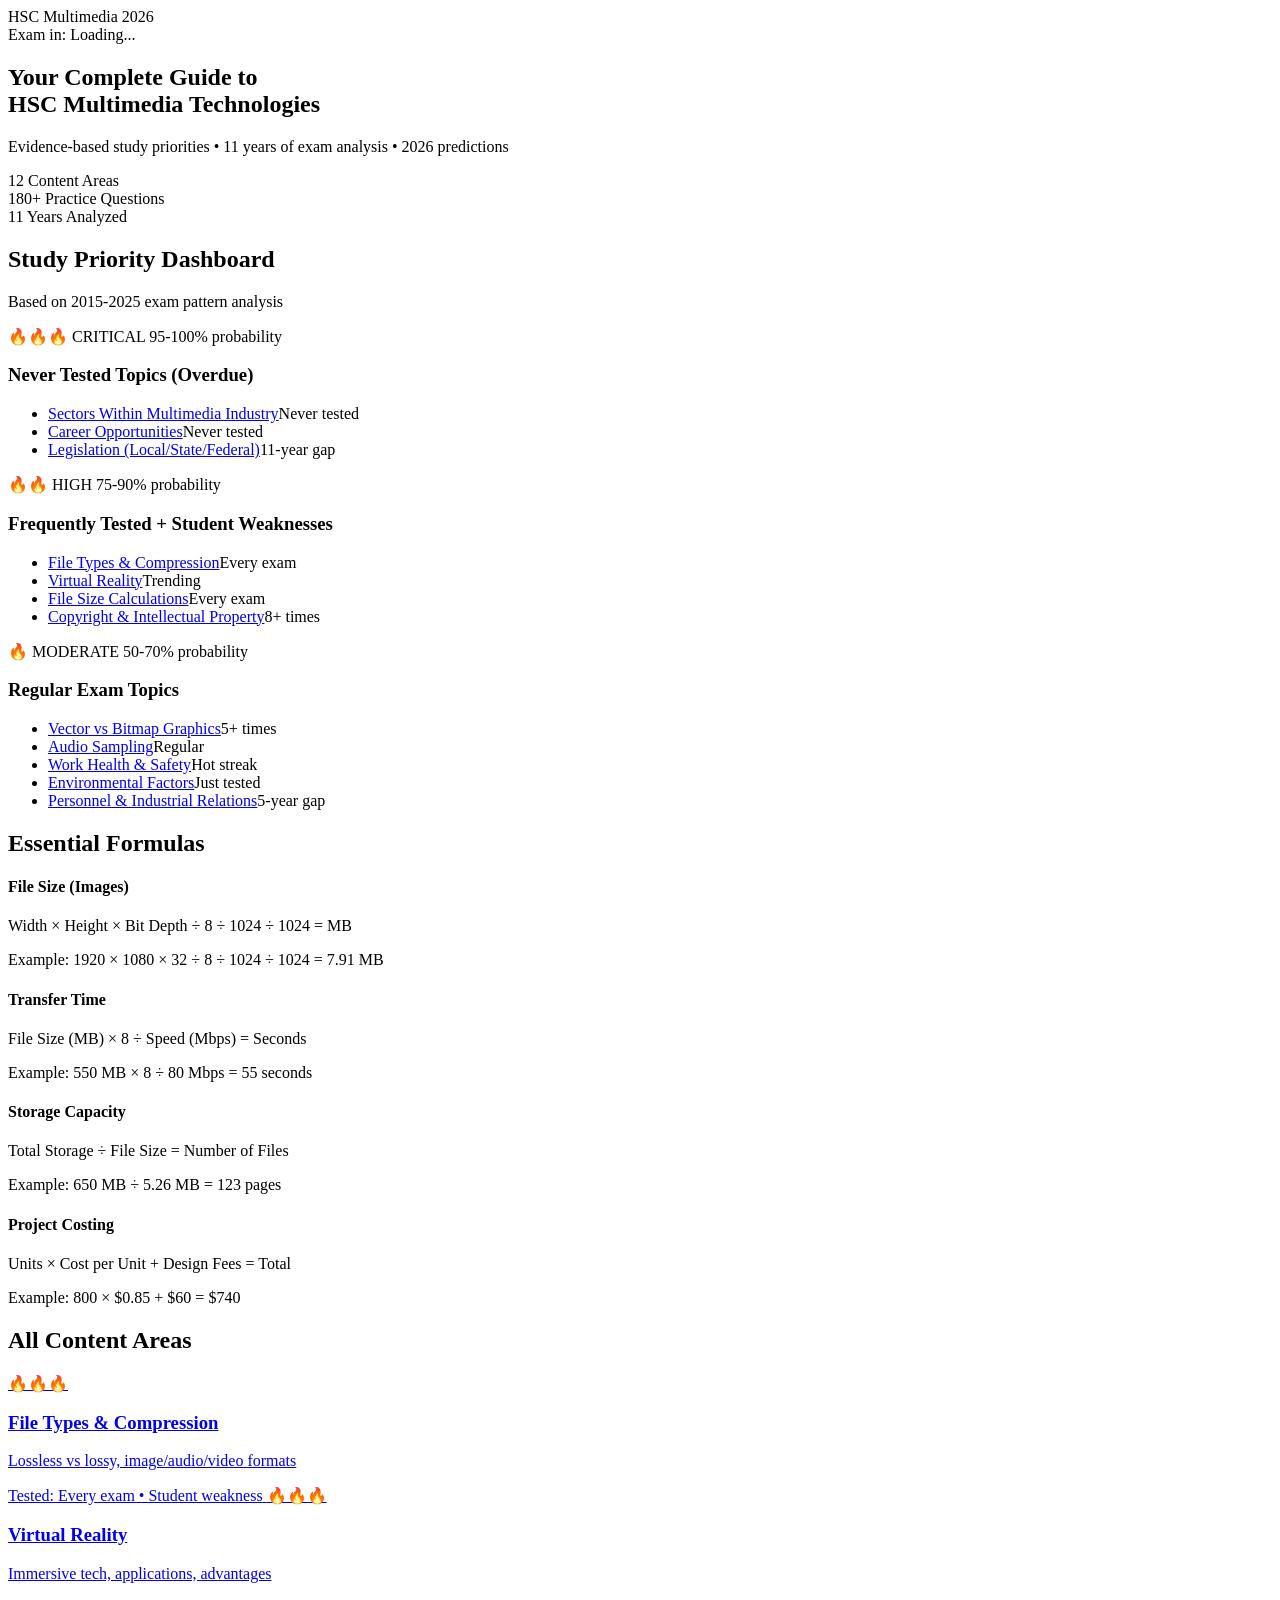
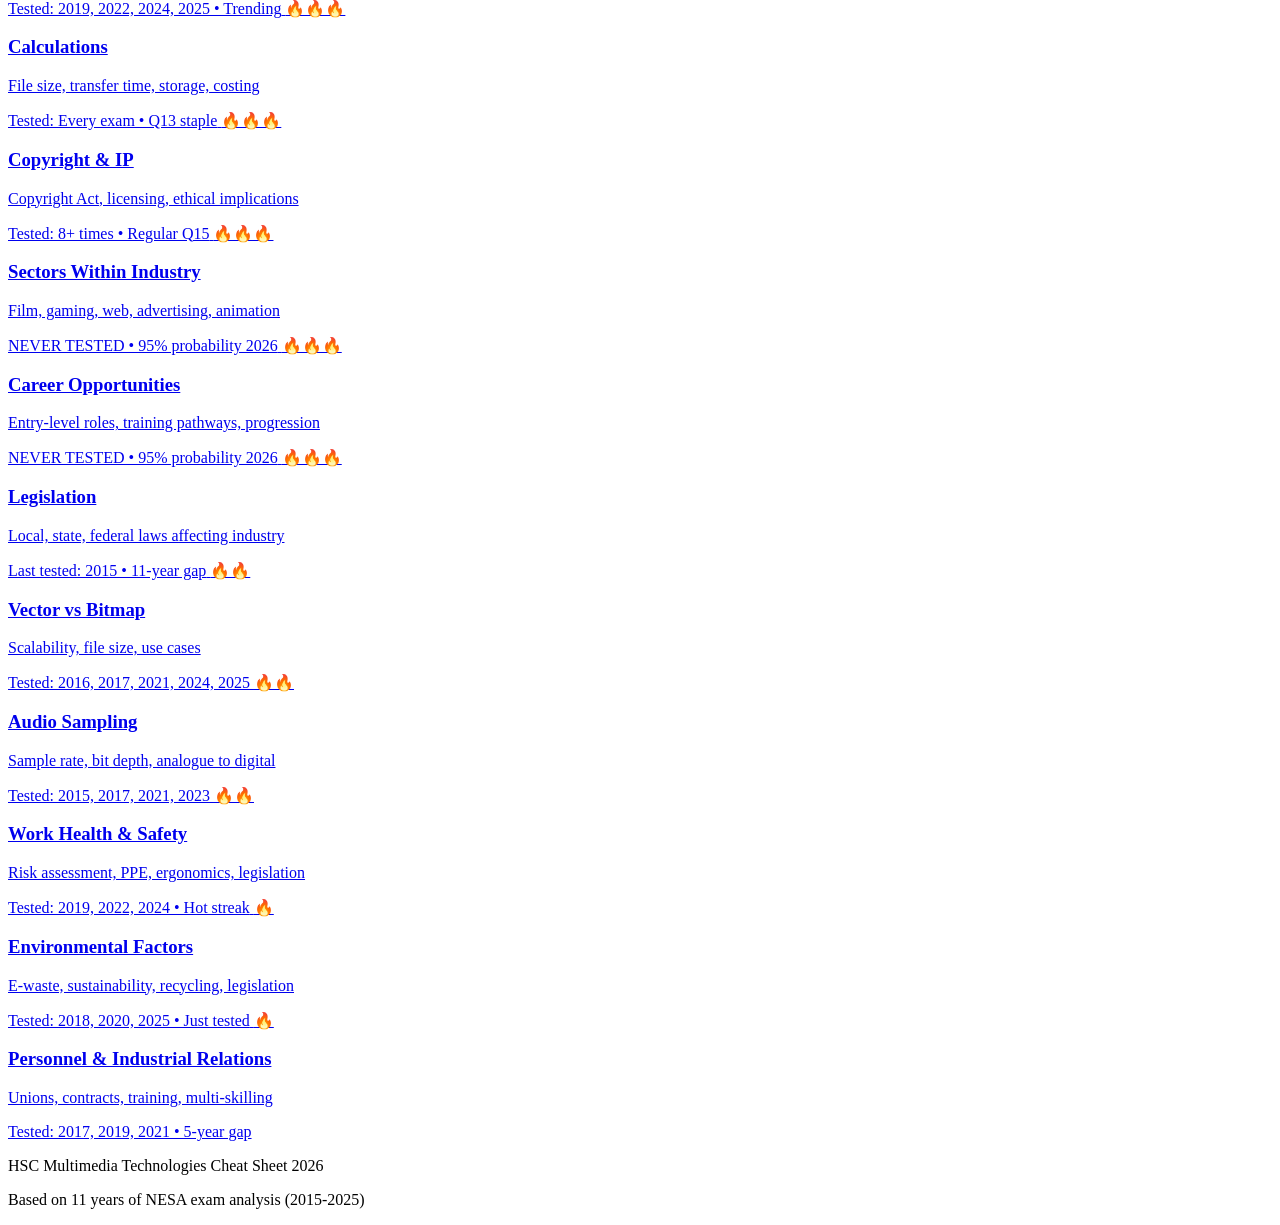
==== commit 0102d59e: "Update index.html" ====
--- a/index.html
+++ b/index.html
@@ -1,169 +1,229 @@
-bash
-
-cat > /mnt/user-data/outputs/multimedia-hsc/index.html << 'HTMLEOF'
 <!DOCTYPE html>
 <html lang="en">
 <head>
-<meta charset="UTF-8"><meta name="viewport" content="width=device-width, initial-scale=1.0">
-<title>HSC Multimedia Technologies — Study Hub</title>
-<link href="https://fonts.googleapis.com/css2?family=Syne:wght@400;600;700;800&family=DM+Sans:ital,wght@0,300;0,400;0,500;1,300&display=swap" rel="stylesheet">
-<link rel="stylesheet" href="shared.css">
-<style>
-.hero { padding: 3rem 0 2rem; }
-.hero-badge { display:inline-flex; align-items:center; gap:6px; font-size:0.72rem; font-weight:700; letter-spacing:0.1em; text-transform:uppercase; background:var(--accent-light); color:var(--accent); padding:0.3rem 0.9rem; border-radius:20px; margin-bottom:1.25rem; }
-.hero h1 { font-family:var(--font-head); font-size:clamp(2.2rem,5vw,3.6rem); font-weight:800; line-height:1.08; margin-bottom:1rem; letter-spacing:-0.02em; }
-.hero h1 .c1 { color:var(--accent); }
-.hero h1 .c2 { color:var(--accent3); }
-.hero-sub { font-size:1rem; color:var(--muted); max-width:560px; line-height:1.72; margin-bottom:2rem; }
-.hero-stats { display:flex; gap:2.5rem; flex-wrap:wrap; margin-bottom:2rem; }
-.stat-num { font-family:var(--font-head); font-size:2rem; font-weight:800; color:var(--accent); }
-.stat-label { font-size:0.78rem; color:var(--muted); }
-.card-grid { display:grid; grid-template-columns:repeat(auto-fill,minmax(260px,1fr)); gap:1rem; margin-bottom:2rem; }
-.nav-card { background:var(--card); border:1px solid var(--border); border-radius:var(--r); padding:1.4rem 1.5rem; text-decoration:none; color:inherit; display:block; transition:all 0.2s; box-shadow:var(--shadow); position:relative; overflow:hidden; }
-.nav-card::before { content:''; position:absolute; top:0; left:0; right:0; height:3px; background:var(--nc-color,var(--accent)); }
-.nav-card:hover { transform:translateY(-3px); box-shadow:var(--shadow-lg); border-color:var(--border2); }
-.nav-card .nc-icon { font-size:1.6rem; margin-bottom:0.75rem; }
-.nav-card .nc-tag { font-size:0.65rem; font-weight:700; letter-spacing:0.08em; text-transform:uppercase; padding:0.2rem 0.55rem; border-radius:20px; display:inline-block; margin-bottom:0.6rem; }
-.nav-card h3 { font-family:var(--font-head); font-size:1rem; font-weight:700; margin-bottom:0.4rem; }
-.nav-card p { font-size:0.82rem; color:var(--muted); line-height:1.55; }
-.nc-never { --nc-color:#d63a7a; } .nc-never .nc-tag { background:var(--accent2-light); color:var(--accent2); }
-.nc-hot { --nc-color:#d47c00; } .nc-hot .nc-tag { background:var(--accent4-light); color:var(--accent4); }
-.nc-core { --nc-color:#5b4fd8; } .nc-core .nc-tag { background:var(--accent-light); color:var(--accent); }
-.nc-teal { --nc-color:#00957a; } .nc-teal .nc-tag { background:var(--accent3-light); color:var(--accent3); }
-.alert-banner { background:linear-gradient(135deg,var(--accent2-light),var(--accent-light)); border:1px solid rgba(214,58,122,0.25); border-radius:var(--r); padding:1.4rem 1.75rem; margin-bottom:2rem; display:flex; gap:1rem; }
-.ab-icon { font-size:1.6rem; }
-.ab-title { font-family:var(--font-head); font-weight:700; color:var(--accent2); margin-bottom:0.3rem; }
-.ab-text { font-size:0.875rem; color:var(--muted); line-height:1.65; }
-.cov-row { display:flex; align-items:center; gap:1rem; margin-bottom:0.65rem; }
-.cov-label { font-size:0.82rem; min-width:210px; }
-.cov-bar-bg { flex:1; height:7px; background:var(--bg3); border-radius:4px; }
-.cov-bar-fill { height:7px; border-radius:4px; transition:width 1.2s ease; }
-.cov-yrs { font-size:0.7rem; color:var(--muted); min-width:120px; text-align:right; }
-</style>
+    <meta charset="UTF-8">
+    <meta name="viewport" content="width=device-width, initial-scale=1.0">
+    <title>HSC Multimedia Cheat Sheet 2026</title>
+    <link rel="stylesheet" href="styles.css">
 </head>
 <body>
-<nav>
-  <a class="nav-logo" href="index.html">📱 HSC Multimedia</a>
-  <div class="nav-links">
-    <a href="index.html">🏠 Home</a>
-    <a href="graphics.html">🖼 Graphics</a>
-    <a href="audio.html">🔊 Audio</a>
-    <a href="video.html">🎬 Video</a>
-    <a href="animation.html">✨ Animation &amp; VR</a>
-    <a href="www.html">🌐 WWW</a>
-    <a href="industry.html">🏢 Industry Study</a>
-    <a href="ethics.html">⚖️ IP &amp; Ethics</a>
-    <a href="sectors.html" class="never">★ Sectors</a>
-    <a href="careers.html" class="never">★ Careers</a>
-  </div>
-</nav>
-<div class="page-wrap">
-  <div class="hero">
-    <div class="hero-badge">✦ NSW HSC Industrial Technology — Multimedia Technologies</div>
-    <h1>Your complete<br><span class="c1">study hub</span> for<br><span class="c2">HSC Multimedia</span></h1>
-    <p class="hero-sub">Every syllabus topic. Key metalanguage. NESA-style practice questions. Full PEEL &amp; STEEL model answers with mark breakdowns. Analysed from 2017–2025 exam papers.</p>
-    <div class="hero-stats">
-      <div><div class="stat-num">200+</div><div class="stat-label">Key terms</div></div>
-      <div><div class="stat-num">60+</div><div class="stat-label">Practice questions</div></div>
-      <div><div class="stat-num">8</div><div class="stat-label">Years of exam data</div></div>
-      <div><div class="stat-num" style="color:var(--accent2)">2★</div><div class="stat-label">Untested topic deep dives</div></div>
-    </div>
-  </div>
-
-  <div class="alert-banner">
-    <div class="ab-icon">⚠️</div>
-    <div>
-      <div class="ab-title">High Priority: These Topics Have NEVER Appeared in the HSC Exam</div>
-      <div class="ab-text"><strong>Sectors of the Multimedia Industry</strong> and <strong>Career Opportunities</strong> are both on the syllabus and have never been tested in 2017–2025. They are overdue. Click the <strong>★ Sectors</strong> and <strong>★ Careers</strong> links above for full key terms, 10 NESA-style practice questions each, and complete PEEL/STEEL model responses with mark annotations.</div>
-    </div>
-  </div>
-
-  <div class="sec-label">★ Start here — never tested</div>
-  <h2 style="font-family:var(--font-head);font-size:1.4rem;font-weight:700;margin-bottom:1rem;">Untested Syllabus Topics — Highest Priority</h2>
-  <div class="card-grid">
-    <a href="sectors.html" class="nav-card nc-never">
-      <div class="nc-icon">🏭</div>
-      <div class="nc-tag">Never Tested — Do This First</div>
-      <h3>Sectors of the Multimedia Industry</h3>
-      <p>Film, gaming, advertising, web, animation, music production — full glossary, 10 practice questions, model PEEL responses with mark breakdowns.</p>
-    </a>
-    <a href="careers.html" class="nav-card nc-never">
-      <div class="nc-icon">🎓</div>
-      <div class="nc-tag">Never Tested — Do This First</div>
-      <h3>Career Opportunities in Multimedia</h3>
-      <p>Roles, pathways, TAFE/uni, EEO, training — full glossary, 10 practice questions, PEEL and STEEL model responses with mark breakdowns.</p>
-    </a>
-  </div>
-
-  <div class="sec-label">Core exam content</div>
-  <h2 style="font-family:var(--font-head);font-size:1.4rem;font-weight:700;margin-bottom:1rem;">All Syllabus Topics</h2>
-  <div class="card-grid">
-    <a href="graphics.html" class="nav-card nc-hot">
-      <div class="nc-icon">🖼️</div><div class="nc-tag">Very Frequent</div>
-      <h3>Graphics, Files &amp; Compression</h3>
-      <p>Vector vs bitmap, lossless vs lossy, every image format, colour depth, resolution, image enhancement.</p>
-    </a>
-    <a href="audio.html" class="nav-card nc-hot">
-      <div class="nc-icon">🔊</div><div class="nc-tag">Very Frequent</div>
-      <h3>Audio — Sampling &amp; Formats</h3>
-      <p>Sample rate, bit depth, WAV/MP3/FLAC/MIDI, ADC, file size calculations, streaming.</p>
-    </a>
-    <a href="video.html" class="nav-card nc-hot">
-      <div class="nc-icon">🎬</div><div class="nc-tag">Frequent</div>
-      <h3>Video — Compression &amp; Editing</h3>
-      <p>Lossless vs lossy codecs, I-frames/P-frames, file types, camera shots, special effects, editing metalanguage.</p>
-    </a>
-    <a href="animation.html" class="nav-card nc-core">
-      <div class="nc-icon">✨</div><div class="nc-tag">Frequent + VR Deep Dive</div>
-      <h3>Animation &amp; Virtual Reality</h3>
-      <p>2D/3D techniques, tweening, motion capture, VR/AR/MR spectrum, walkthroughs, navigable scenes.</p>
-    </a>
-    <a href="www.html" class="nav-card nc-core">
-      <div class="nc-icon">🌐</div><div class="nc-tag">Frequent</div>
-      <h3>World Wide Web</h3>
-      <p>HTTP vs RTSP, streaming, buffering, censorship, proxy servers, web design elements, file optimisation.</p>
-    </a>
-    <a href="industry.html" class="nav-card nc-core">
-      <div class="nc-icon">🏢</div><div class="nc-tag">Section III — 15 marks</div>
-      <h3>Industry Study</h3>
-      <p>Structural, technical, environmental, personnel, WHS, legislation, historical developments — with sample questions.</p>
-    </a>
-    <a href="ethics.html" class="nav-card nc-hot">
-      <div class="nc-icon">⚖️</div><div class="nc-tag">Every Single Year</div>
-      <h3>Intellectual Property &amp; Ethics</h3>
-      <p>Copyright, consent, licensing, DRM, ethical image manipulation, classification, fair dealing.</p>
-    </a>
-  </div>
-
-  <div class="sec-label">Exam analysis</div>
-  <h2 style="font-family:var(--font-head);font-size:1.4rem;font-weight:700;margin-bottom:1rem;">Section III Coverage 2017–2025</h2>
-  <div class="card" style="margin-bottom:2rem;">
-    <div class="cov-row"><div class="cov-label" style="color:var(--accent2);font-weight:600">🔴 Sectors of industry</div><div class="cov-bar-bg"><div class="cov-bar-fill" data-w="0" style="background:var(--accent2)"></div></div><div class="cov-yrs" style="color:var(--accent2)">NEVER tested</div></div>
-    <div class="cov-row"><div class="cov-label" style="color:var(--accent2);font-weight:600">🔴 Career opportunities</div><div class="cov-bar-bg"><div class="cov-bar-fill" data-w="0" style="background:var(--accent2)"></div></div><div class="cov-yrs" style="color:var(--accent2)">NEVER tested</div></div>
-    <div class="cov-row"><div class="cov-label">Environmental &amp; sociological</div><div class="cov-bar-bg"><div class="cov-bar-fill" data-w="55" style="background:var(--accent)"></div></div><div class="cov-yrs">2018, 2020, 2022, 2025</div></div>
-    <div class="cov-row"><div class="cov-label">Personnel issues</div><div class="cov-bar-bg"><div class="cov-bar-fill" data-w="44" style="background:var(--accent)"></div></div><div class="cov-yrs">2017, 2019, 2021</div></div>
-    <div class="cov-row"><div class="cov-label">Structural considerations</div><div class="cov-bar-bg"><div class="cov-bar-fill" data-w="22" style="background:var(--accent4)"></div></div><div class="cov-yrs">2023, 2024</div></div>
-    <div class="cov-row"><div class="cov-label">Historical developments</div><div class="cov-bar-bg"><div class="cov-bar-fill" data-w="22" style="background:var(--accent4)"></div></div><div class="cov-yrs">2023, 2025</div></div>
-    <div class="cov-row"><div class="cov-label">WHS</div><div class="cov-bar-bg"><div class="cov-bar-fill" data-w="22" style="background:var(--accent4)"></div></div><div class="cov-yrs">2019, 2022</div></div>
-    <div class="cov-row"><div class="cov-label">Technical considerations</div><div class="cov-bar-bg"><div class="cov-bar-fill" data-w="11" style="background:var(--accent5)"></div></div><div class="cov-yrs">2017</div></div>
-    <div class="cov-row"><div class="cov-label">Legislation</div><div class="cov-bar-bg"><div class="cov-bar-fill" data-w="11" style="background:var(--accent5)"></div></div><div class="cov-yrs">2025</div></div>
-    <div class="cov-row"><div class="cov-label">Sales &amp; marketing</div><div class="cov-bar-bg"><div class="cov-bar-fill" data-w="11" style="background:var(--accent5)"></div></div><div class="cov-yrs">2024</div></div>
-  </div>
-
-  <div class="info-box ib-purple"><strong>💡 How to use this site</strong><p>Each page has: a full glossary of key metalanguage → short answer practice questions (1–5 marks) → extended response questions (5–10 marks) → model answers in PEEL or STEEL format showing exactly how marks are earned. Click "Show model answer" on any question to expand.</p></div>
-</div>
-<footer><p>HSC Industrial Technology — Multimedia Technologies Study Hub &nbsp;·&nbsp; Based on NESA Syllabus &amp; 2017–2025 Marking Guidelines &nbsp;·&nbsp; For educational use only</p></footer>
-<script src="nav.js" defer></script>
-<script>
-document.querySelectorAll('.cov-bar-fill').forEach(b => {
-  const w = b.dataset.w + '%';
-  b.style.width = '0%';
-  setTimeout(() => { b.style.width = w; }, 400);
-});
-</script>
-</body></html>
-HTMLEOF
-echo "index done"
-Output
-
-index done
+    <!-- Navigation -->
+    <nav class="navbar">
+        <div class="nav-container">
+            <div class="logo">HSC Multimedia 2026</div>
+            <div class="exam-countdown">
+                <span class="countdown-label">Exam in:</span>
+                <span class="countdown-days" id="countdown">Loading...</span>
+            </div>
+        </div>
+    </nav>
+
+    <!-- Hero Section -->
+    <section class="hero">
+        <div class="container">
+            <h1 class="hero-title">Your Complete Guide to<br>HSC Multimedia Technologies</h1>
+            <p class="hero-subtitle">Evidence-based study priorities • 11 years of exam analysis • 2026 predictions</p>
+            <div class="hero-stats">
+                <div class="stat">
+                    <span class="stat-number">12</span>
+                    <span class="stat-label">Content Areas</span>
+                </div>
+                <div class="stat">
+                    <span class="stat-number">180+</span>
+                    <span class="stat-label">Practice Questions</span>
+                </div>
+                <div class="stat">
+                    <span class="stat-number">11</span>
+                    <span class="stat-label">Years Analyzed</span>
+                </div>
+            </div>
+        </div>
+    </section>
+
+    <!-- Priority Dashboard -->
+    <section class="priority-section">
+        <div class="container">
+            <h2 class="section-title">Study Priority Dashboard</h2>
+            <p class="section-subtitle">Based on 2015-2025 exam pattern analysis</p>
+            
+            <div class="priority-grid">
+                <!-- CRITICAL Priority -->
+                <div class="priority-card priority-critical">
+                    <div class="priority-header">
+                        <span class="priority-badge">🔥🔥🔥 CRITICAL</span>
+                        <span class="priority-percent">95-100% probability</span>
+                    </div>
+                    <h3>Never Tested Topics (Overdue)</h3>
+                    <ul class="topic-list">
+                        <li><a href="sectors.html">Sectors Within Multimedia Industry</a><span class="tag">Never tested</span></li>
+                        <li><a href="careers.html">Career Opportunities</a><span class="tag">Never tested</span></li>
+                        <li><a href="legislation.html">Legislation (Local/State/Federal)</a><span class="tag">11-year gap</span></li>
+                    </ul>
+                </div>
+
+                <!-- HIGH Priority -->
+                <div class="priority-card priority-high">
+                    <div class="priority-header">
+                        <span class="priority-badge">🔥🔥 HIGH</span>
+                        <span class="priority-percent">75-90% probability</span>
+                    </div>
+                    <h3>Frequently Tested + Student Weaknesses</h3>
+                    <ul class="topic-list">
+                        <li><a href="file-types.html">File Types & Compression</a><span class="tag">Every exam</span></li>
+                        <li><a href="virtual-reality.html">Virtual Reality</a><span class="tag">Trending</span></li>
+                        <li><a href="calculations.html">File Size Calculations</a><span class="tag">Every exam</span></li>
+                        <li><a href="copyright.html">Copyright & Intellectual Property</a><span class="tag">8+ times</span></li>
+                    </ul>
+                </div>
+
+                <!-- MODERATE Priority -->
+                <div class="priority-card priority-moderate">
+                    <div class="priority-header">
+                        <span class="priority-badge">🔥 MODERATE</span>
+                        <span class="priority-percent">50-70% probability</span>
+                    </div>
+                    <h3>Regular Exam Topics</h3>
+                    <ul class="topic-list">
+                        <li><a href="vector-bitmap.html">Vector vs Bitmap Graphics</a><span class="tag">5+ times</span></li>
+                        <li><a href="audio.html">Audio Sampling</a><span class="tag">Regular</span></li>
+                        <li><a href="whs.html">Work Health & Safety</a><span class="tag">Hot streak</span></li>
+                        <li><a href="environmental.html">Environmental Factors</a><span class="tag">Just tested</span></li>
+                        <li><a href="personnel.html">Personnel & Industrial Relations</a><span class="tag">5-year gap</span></li>
+                    </ul>
+                </div>
+            </div>
+        </div>
+    </section>
+
+    <!-- Quick Reference -->
+    <section class="quick-reference">
+        <div class="container">
+            <h2 class="section-title">Essential Formulas</h2>
+            <div class="formula-grid">
+                <div class="formula-card">
+                    <h4>File Size (Images)</h4>
+                    <div class="formula">Width × Height × Bit Depth ÷ 8 ÷ 1024 ÷ 1024 = MB</div>
+                    <p class="formula-example">Example: 1920 × 1080 × 32 ÷ 8 ÷ 1024 ÷ 1024 = 7.91 MB</p>
+                </div>
+                <div class="formula-card">
+                    <h4>Transfer Time</h4>
+                    <div class="formula">File Size (MB) × 8 ÷ Speed (Mbps) = Seconds</div>
+                    <p class="formula-example">Example: 550 MB × 8 ÷ 80 Mbps = 55 seconds</p>
+                </div>
+                <div class="formula-card">
+                    <h4>Storage Capacity</h4>
+                    <div class="formula">Total Storage ÷ File Size = Number of Files</div>
+                    <p class="formula-example">Example: 650 MB ÷ 5.26 MB = 123 pages</p>
+                </div>
+                <div class="formula-card">
+                    <h4>Project Costing</h4>
+                    <div class="formula">Units × Cost per Unit + Design Fees = Total</div>
+                    <p class="formula-example">Example: 800 × $0.85 + $60 = $740</p>
+                </div>
+            </div>
+        </div>
+    </section>
+
+    <!-- Content Areas Grid -->
+    <section class="content-areas">
+        <div class="container">
+            <h2 class="section-title">All Content Areas</h2>
+            <div class="content-grid">
+                <a href="file-types.html" class="content-card priority-critical">
+                    <span class="card-priority">🔥🔥🔥</span>
+                    <h3>File Types & Compression</h3>
+                    <p>Lossless vs lossy, image/audio/video formats</p>
+                    <span class="card-meta">Tested: Every exam • Student weakness</span>
+                </a>
+
+                <a href="virtual-reality.html" class="content-card priority-critical">
+                    <span class="card-priority">🔥🔥🔥</span>
+                    <h3>Virtual Reality</h3>
+                    <p>Immersive tech, applications, advantages</p>
+                    <span class="card-meta">Tested: 2019, 2022, 2024, 2025 • Trending</span>
+                </a>
+
+                <a href="calculations.html" class="content-card priority-critical">
+                    <span class="card-priority">🔥🔥🔥</span>
+                    <h3>Calculations</h3>
+                    <p>File size, transfer time, storage, costing</p>
+                    <span class="card-meta">Tested: Every exam • Q13 staple</span>
+                </a>
+
+                <a href="copyright.html" class="content-card priority-critical">
+                    <span class="card-priority">🔥🔥🔥</span>
+                    <h3>Copyright & IP</h3>
+                    <p>Copyright Act, licensing, ethical implications</p>
+                    <span class="card-meta">Tested: 8+ times • Regular Q15</span>
+                </a>
+
+                <a href="sectors.html" class="content-card priority-critical">
+                    <span class="card-priority">🔥🔥🔥</span>
+                    <h3>Sectors Within Industry</h3>
+                    <p>Film, gaming, web, advertising, animation</p>
+                    <span class="card-meta">NEVER TESTED • 95% probability 2026</span>
+                </a>
+
+                <a href="careers.html" class="content-card priority-critical">
+                    <span class="card-priority">🔥🔥🔥</span>
+                    <h3>Career Opportunities</h3>
+                    <p>Entry-level roles, training pathways, progression</p>
+                    <span class="card-meta">NEVER TESTED • 95% probability 2026</span>
+                </a>
+
+                <a href="legislation.html" class="content-card priority-critical">
+                    <span class="card-priority">🔥🔥🔥</span>
+                    <h3>Legislation</h3>
+                    <p>Local, state, federal laws affecting industry</p>
+                    <span class="card-meta">Last tested: 2015 • 11-year gap</span>
+                </a>
+
+                <a href="vector-bitmap.html" class="content-card priority-high">
+                    <span class="card-priority">🔥🔥</span>
+                    <h3>Vector vs Bitmap</h3>
+                    <p>Scalability, file size, use cases</p>
+                    <span class="card-meta">Tested: 2016, 2017, 2021, 2024, 2025</span>
+                </a>
+
+                <a href="audio.html" class="content-card priority-high">
+                    <span class="card-priority">🔥🔥</span>
+                    <h3>Audio Sampling</h3>
+                    <p>Sample rate, bit depth, analogue to digital</p>
+                    <span class="card-meta">Tested: 2015, 2017, 2021, 2023</span>
+                </a>
+
+                <a href="whs.html" class="content-card priority-high">
+                    <span class="card-priority">🔥🔥</span>
+                    <h3>Work Health & Safety</h3>
+                    <p>Risk assessment, PPE, ergonomics, legislation</p>
+                    <span class="card-meta">Tested: 2019, 2022, 2024 • Hot streak</span>
+                </a>
+
+                <a href="environmental.html" class="content-card priority-moderate">
+                    <span class="card-priority">🔥</span>
+                    <h3>Environmental Factors</h3>
+                    <p>E-waste, sustainability, recycling, legislation</p>
+                    <span class="card-meta">Tested: 2018, 2020, 2025 • Just tested</span>
+                </a>
+
+                <a href="personnel.html" class="content-card priority-moderate">
+                    <span class="card-priority">🔥</span>
+                    <h3>Personnel & Industrial Relations</h3>
+                    <p>Unions, contracts, training, multi-skilling</p>
+                    <span class="card-meta">Tested: 2017, 2019, 2021 • 5-year gap</span>
+                </a>
+            </div>
+        </div>
+    </section>
+
+    <!-- Footer -->
+    <footer class="footer">
+        <div class="container">
+            <p>HSC Multimedia Technologies Cheat Sheet 2026</p>
+            <p class="footer-note">Based on 11 years of NESA exam analysis (2015-2025)</p>
+        </div>
+    </footer>
+
+    <script src="script.js"></script>
+</body>
+</html>
